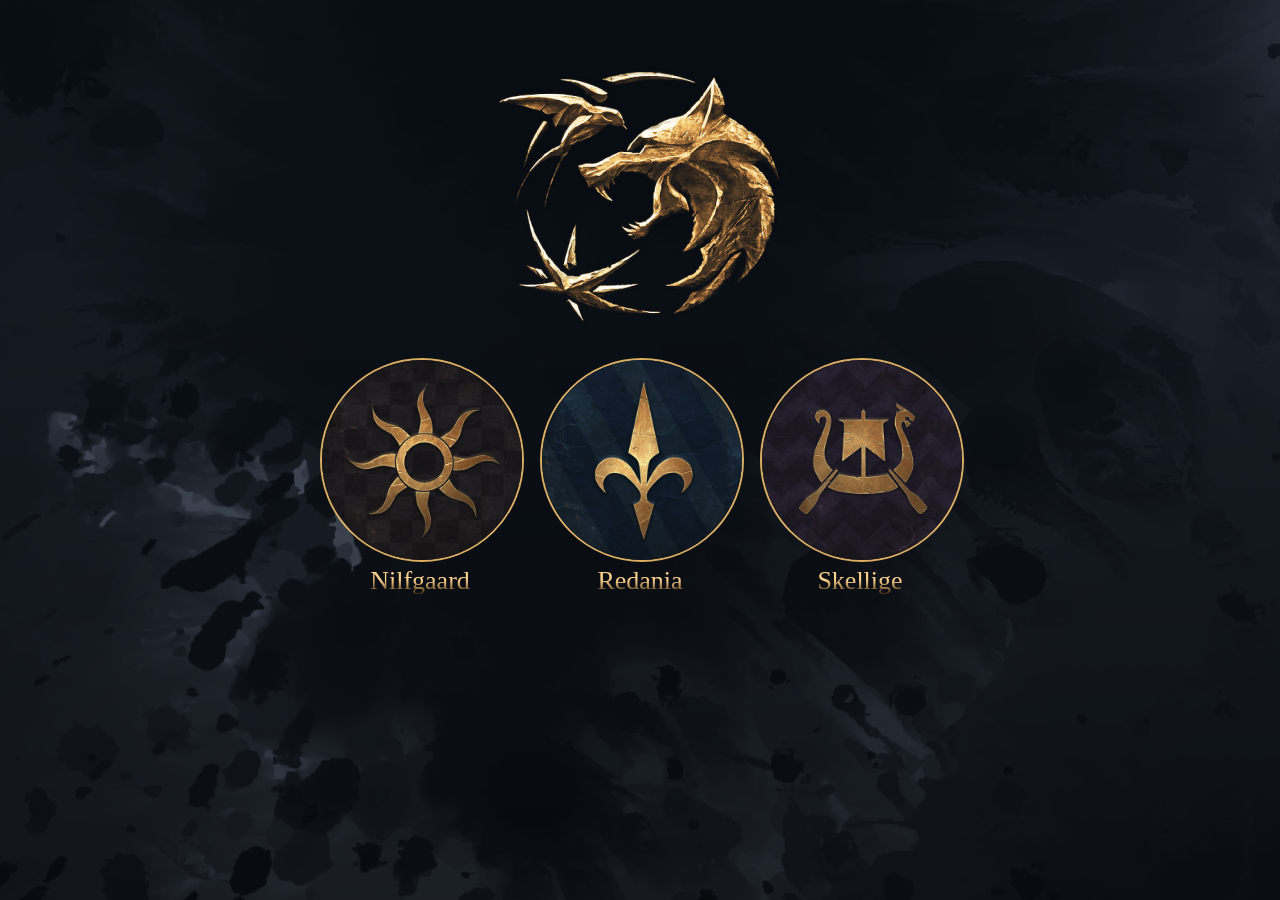
==== desktop1.html @ 1dc47798 "теперь кнопка "back" перед div карточки, новый css файл для адаптации" ====
<!DOCTYPE html>
<html lang="eng">
<head>
    <meta charset="UTF-8">
    <meta name="viewport" content="width=device-width, initial-scale=1.0">
    <title>Witcher's world</title>
    <link rel="stylesheet" href="style.css">
    <link rel="stylesheet" href="adaptive.css">
    <body>
        <div class="container">
            <div id = "rowMain" class="row">
                <button id="left-arrow" class="image-button">
                    <img src="buttons/arrow.svg" alt="Кнопка" class="button-arrow"/>
                </button>
                <div id="main-card">
                    <div id="main-pic">
                        <img id="mainPic" src="main/main-1024.png" alt="lala" class="main-image">
                    </div>
                </div>
                <button id="right-arrow" class="image-button">
                    <img src="buttons/arrow.svg" alt="Кнопка" class="button-arrow"/>
                </button>
                <button id="left-button" class="text-button">Back</button>
                <button id="right-button" class="image-button">
                    <img src="buttons/logoStart.png" alt="Кнопка" class="corner-image"/>
                </button>
            </div>
            <div id="forRod">
            </div>
            <div id="rowChilds" class="row">
                <div class="block">
                    <img id=1 src="images/nilfgaard.jpg" alt="ata" class="state-image">
                    <span class="text" class="label">Nilfgaard</span>
                </div>
                <div class="block">
                    <img id = 2 src="images/redania.jpg" alt="ata" class="state-image">
                    <span class="text" class="label">Redania</span>
                </div>
                <div class="block">
                    <img id = 3 src="images/skellige.jpg" alt="ata" class="state-image">
                    <span class="text" class="label">Skellige</span>
                </div>
            </div>
        </div>
        <script src="input.js"></script>
        <script src="main.js"></script>
    </body>
</html>
---- style.css ----
body {
    margin: 0;
    height: 100vh;
    background-image: url('bg/bg.png');
    background-size: cover;
    background-position: top;
}

.container {
    text-align: center;
}

.text
{
    background: none;
    border: none;
    background: linear-gradient(180deg, #FFD28D 47.92%, #352000 100%);
    color: transparent;
    background-clip: text;
    text-decoration: underline;
    cursor: pointer;
    font-family: 'Crimson Text', serif;
    font-size: 26px;
}

.text-button {
    background: none; /* Убираем фон */
    border: none; /* Убираем рамку */
    background: linear-gradient(180deg, #FFD28D 47.92%, #352000 100%);
    -webkit-background-clip: text; /* Для WebKit-браузеров */
    color: transparent; /* Делаем текст прозрачным */
    background-clip: text; /* Для остальных браузеров */
    text-decoration: underline; /* Подчеркивание текста */
    cursor: pointer; /* Указатель мыши */
    padding: 0; /* Убираем отступы */
    margin: 0; /* Убираем внешние отступы */
    font-family: 'Crimson Text', serif; /* Указываем шрифт */
    font-size: 26px;
}

.text-button:hover {
    color: darkblue; /* Меняем цвет при наведении */
}

.image-button {
    background: none;
    border: none;
    padding: 0;
    cursor: pointer;
    min-height: 30px;
}

.image-button img{
    display: block; /* Убираем отступы под изображением */
    width: auto; /* Можно задать ширину */
    height: auto; /* Можно задать высоту */
}

.image-button .corner-image {
    width: 100px;  /* Укажите нужный размер */
    height: auto;  /* Автоматическое изменение высоты */
}

.image-button .corner-image {
    width: 100px;  /* Укажите нужный размер */
    height: auto;  /* Автоматическое изменение высоты */
}

.image-button .button-arrow {
    width: 100%;
    height: auto;
}

/*Правая стрелочка*/
#right-arrow {
    transform: rotate(180deg);
}

#left-button 
{
    position: absolute;
    left: 7vw; /* Прилепить к правому краю */
    top: 88px; /* Прилепить к верхнему краю */
    background: none; /* Убираем фон */
    border: none; /* Убираем рамку */
    background: linear-gradient(180deg, #FFD28D 47.92%, #352000 100%);
    -webkit-background-clip: text; /* Для WebKit-браузеров */
    color: transparent; /* Делаем текст прозрачным */
    background-clip: text; /* Для остальных браузеров */
    text-decoration: underline; /* Подчеркивание текста */
    cursor: pointer; /* Указатель мыши */
    padding: 0; /* Убираем отступы */
    margin: 0; /* Убираем внешние отступы */
    font-family: 'Crimson Text', serif; /* Указываем шрифт */
    font-size: 26px;
}

#right-button 
{
    position: absolute;
    right: 7vw; /* Прилепить к правому краю */
    top: 88px; /* Прилепить к верхнему краю */
    width: 100px; /* Укажите нужный размер */
    height: auto; /* Автоматическое изменение высоты */
}

#main
{
    display: flex;         /* Используем flexbox */
    flex-direction: column; /* Располагаем элементы сверху вниз */
    align-items: center
}

.row {
    display: flex;
    justify-content: center;
    align-items: center
}

#rowChilds
{
    flex-wrap: wrap;
}

.block {
    flex: 0 0 auto; /* Не позволяет элементам сжиматься */
    width: 200px; /* Ширина элемента (можете изменить по вашим требованиям) */
    margin: 10px; /* Отступы между элементами */
}

.button {
    padding: 10px 20px; /* Отступы кнопки */
    font-size: 16px; /* Размер шрифта */
}

.label {
    display: block; /* Делаем надпись блочной */
    margin-top: 5px; /* Отступ сверху */
    font-size: 14px; /* Размер шрифта надписи */
    color: #555; /* Цвет надписи */
}

#main-card {
    display: flex;
    flex-direction: column;
}

#main-pic {
    position: relative;
    display: inline-block;
}

#main-text {
    font-size: '61px';
}

#description-text {
    font-size: 17px;
}

#icon 
{
    position: absolute;
    bottom: 20px;
    left: 35px;
    display: flex; /* Включаем flex-контейнер */
    justify-content: center; /* Центрируем по горизонтали */
    align-items: center; /* Центрируем по вертикали */
}

.main-image {
    max-width: 359px;
    height: auto;
    margin-top: 67px;
    margin-bottom: 20px;
}

#text-icon-number {
    position: absolute; /* Абсолютное позиционирование для центрирования */
    top: 50%; /* Положение по вертикали */
    left: 50%; /* Положение по горизонтали */
    transform: translate(-50%, -50%); /* Центрируем текст относительно его размера */
}

.state-image
{
    max-width: 100%;
    max-height: 100%;
    border-radius: 50%; /* Для округления картинки */
    overflow: hidden; /* Для обрезки содержимого, выходящего за рамки */
    border: 2px solid transparent; /* Ширина бордера, цвет - прозрачный */
    border-color: #DBAE64; /* Устанавливает цвет */
}
---- adaptive.css ----
@media (max-width: 380px) {
    .image-button .corner-image {
        width: 70px;
        height: auto;
    }
}

@media (max-width: 720px) {
    .button-main-image {
        width: 85%;
        height: auto;  /* Автоматическое изменение высоты */
    }
}

@media (max-width: 400px) {
    .button-main-image {
        width: 80%;  /* Укажите нужный размер */
        height: auto;  /* Автоматическое изменение высоты */
    }
}

@media (max-width: 720px) {
    #left-button
    {
        position: absolute;
        left: 6vw; /* Прилепить к правому краю */
        top: 75px; /* Прилепить к верхнему краю */
        background: none; /* Убираем фон */
        border: none; /* Убираем рамку */
        background: linear-gradient(180deg, #FFD28D 47.92%, #352000 100%);
        color: transparent; /* Делаем текст прозрачным */
        background-clip: text; /* Для остальных браузеров */
        text-decoration: underline; /* Подчеркивание текста */
        cursor: pointer; /* Указатель мыши */
        padding: 0; /* Убираем отступы */
        margin: 0; /* Убираем внешние отступы */
        font-family: 'Crimson Text', serif; /* Указываем шрифт */
        font-size: 25px;
    }
}

@media (max-width: 500px) {
    #left-button
    {
        position: absolute;
        left: 5vw; /* Прилепить к правому краю */
        top: 5vw; /* Прилепить к верхнему краю */
        background: none; /* Убираем фон */
        border: none; /* Убираем рамку */
        background: linear-gradient(180deg, #FFD28D 47.92%, #352000 100%);
        color: transparent; /* Делаем текст прозрачным */
        background-clip: text; /* Для остальных браузеров */
        text-decoration: underline; /* Подчеркивание текста */
        cursor: pointer; /* Указатель мыши */
        padding: 0; /* Убираем отступы */
        margin: 0; /* Убираем внешние отступы */
        font-family: 'Crimson Text', serif; /* Указываем шрифт */
        font-size: 20px;
    }
}

@media (max-width: 720px) {
    #right-button 
    {
    position: absolute;
    right: 6vw; /* Прилепить к правому краю */
    top: 6vw; /* Прилепить к верхнему краю */
    }
}

@media (max-width: 380px) {
    #right-button 
    {
        position: absolute;
        right: 5vw; /* Прилепить к правому краю */
        top: 5vw; /* Прилепить к верхнему краю */
    }
}

@media (max-width: 500px) {
    #main-text
    {
        font-size: '41px';
    }
}

@media (max-width: 500px) {
    .main-image
    {
        max-width: 85%;
        height: auto;
        margin-top: 86px;
        margin-bottom: 15px;
    }
}
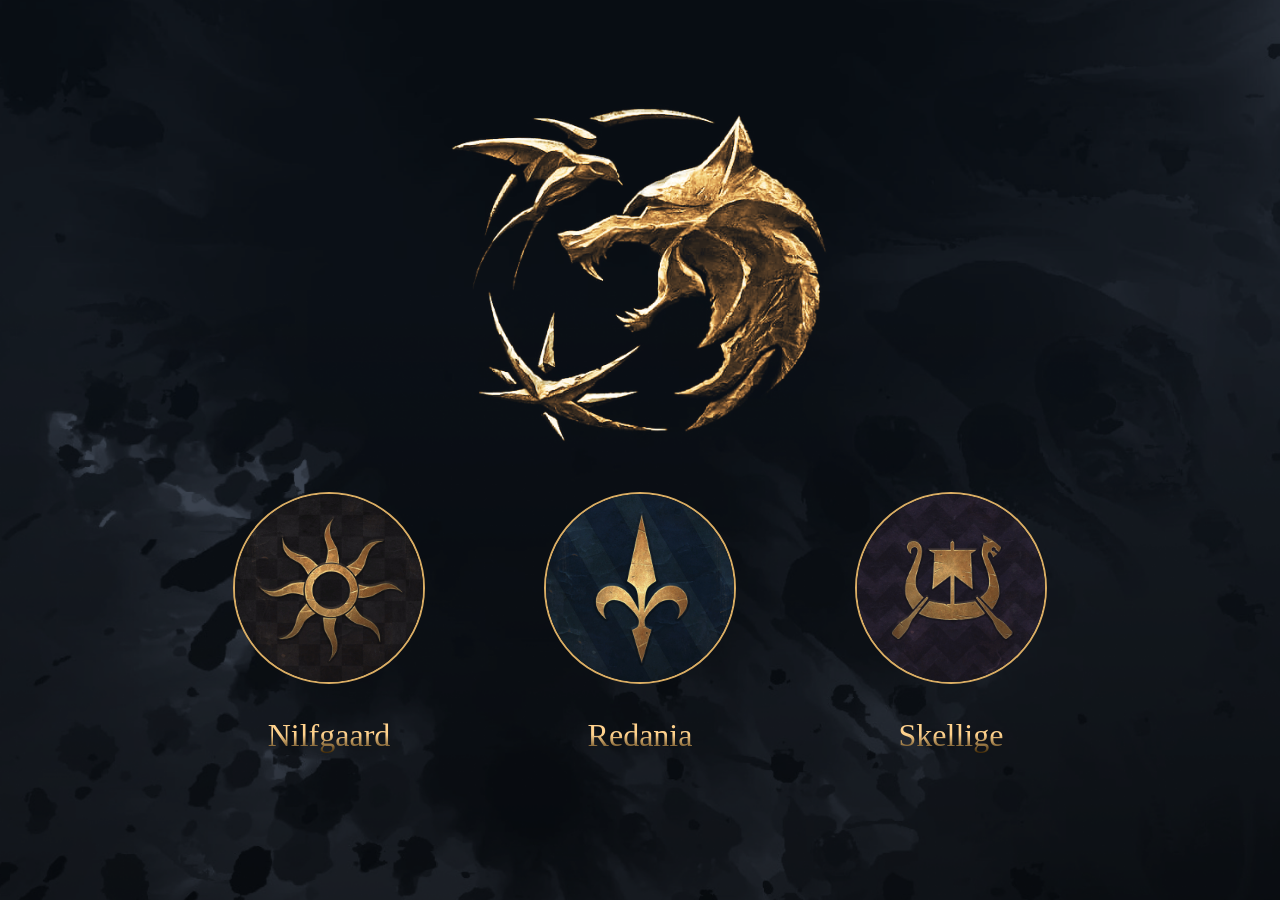
==== commit 7325cb32: "Попытка правильной адаптации" ====
--- a/desktop1.html
+++ b/desktop1.html
@@ -13,8 +13,8 @@
                     <img src="buttons/arrow.svg" alt="Кнопка" class="button-arrow"/>
                 </button>
                 <div id="main-card">
-                    <div id="main-pic">
-                        <img id="mainPic" src="main/main-1024.png" alt="lala" class="main-image">
+                    <div id="start-pic">
+                        <img id="main-pic" src="main/main-1024.svg" alt="lala" class="startMainPicture">
                     </div>
                 </div>
                 <button id="right-arrow" class="image-button">
@@ -27,18 +27,18 @@
             </div>
             <div id="forRod">
             </div>
-            <div id="rowChilds" class="row">
+            <div id="row-childs" class="row">
                 <div class="block">
                     <img id=1 src="images/nilfgaard.jpg" alt="ata" class="state-image">
-                    <span class="text" class="label">Nilfgaard</span>
+                    <span class="label-card" class="text">Nilfgaard</span>
                 </div>
                 <div class="block">
                     <img id = 2 src="images/redania.jpg" alt="ata" class="state-image">
-                    <span class="text" class="label">Redania</span>
+                    <span class="label-card" class="text">Redania</span>
                 </div>
                 <div class="block">
                     <img id = 3 src="images/skellige.jpg" alt="ata" class="state-image">
-                    <span class="text" class="label">Skellige</span>
+                    <span class="label-card" class="text">Skellige</span>
                 </div>
             </div>
         </div>
--- a/style.css
+++ b/style.css
@@ -57,8 +57,8 @@
 }
 
 .image-button .corner-image {
-    width: 100px;  /* Укажите нужный размер */
-    height: auto;  /* Автоматическое изменение высоты */
+    width: 100px; 
+    height: auto;
 }
 
 .image-button .corner-image {
@@ -98,16 +98,16 @@
 #right-button 
 {
     position: absolute;
-    right: 7vw; /* Прилепить к правому краю */
-    top: 88px; /* Прилепить к верхнему краю */
-    width: 100px; /* Укажите нужный размер */
-    height: auto; /* Автоматическое изменение высоты */
+    right: 7vw;
+    top: 88px;
+    width: 100px;
+    height: auto;
 }
 
 #main
 {
-    display: flex;         /* Используем flexbox */
-    flex-direction: column; /* Располагаем элементы сверху вниз */
+    display: flex;
+    flex-direction: column;
     align-items: center
 }
 
@@ -117,15 +117,16 @@
     align-items: center
 }
 
-#rowChilds
+#row-childs
 {
     flex-wrap: wrap;
+    margin-top: 43px;
+    gap: 111px;
 }
 
 .block {
-    flex: 0 0 auto; /* Не позволяет элементам сжиматься */
-    width: 200px; /* Ширина элемента (можете изменить по вашим требованиям) */
-    margin: 10px; /* Отступы между элементами */
+    flex: 0 0 auto;
+    width: 200px;
 }
 
 .button {
@@ -133,11 +134,17 @@
     font-size: 16px; /* Размер шрифта */
 }
 
-.label {
-    display: block; /* Делаем надпись блочной */
-    margin-top: 5px; /* Отступ сверху */
-    font-size: 14px; /* Размер шрифта надписи */
-    color: #555; /* Цвет надписи */
+.label-card {
+    border: none;
+    background: linear-gradient(180deg, #FFD28D 47.92%, #352000 100%);
+    color: transparent;
+    background-clip: text;
+    text-decoration: underline;
+    cursor: pointer;
+    font-family: 'Crimson Text', serif;
+    display: block;
+    margin-top: 29px;
+    font-size: 32px;
 }
 
 #main-card {
@@ -145,9 +152,24 @@
     flex-direction: column;
 }
 
-#main-pic {
+/*Стиль главной стартовой картинки*/
+.startMainPicture
+{
+    max-width: 380px;
+    max-height: 345px;
+    width: 100%;
+    margin-top: 102px;
+}
+
+/*Стиль главной картинки*/
+.notStartMainPicture {
     position: relative;
     display: inline-block;
+    max-width: 359px;
+    max-height: 359px;
+    border-radius : 50%;
+    border : 2px solid transparent;
+    border-color : #DBAE64;
 }
 
 #main-text {
@@ -168,13 +190,6 @@
     align-items: center; /* Центрируем по вертикали */
 }
 
-.main-image {
-    max-width: 359px;
-    height: auto;
-    margin-top: 67px;
-    margin-bottom: 20px;
-}
-
 #text-icon-number {
     position: absolute; /* Абсолютное позиционирование для центрирования */
     top: 50%; /* Положение по вертикали */
@@ -184,8 +199,8 @@
 
 .state-image
 {
-    max-width: 100%;
-    max-height: 100%;
+    width: 188px;
+    height: 188px;
     border-radius: 50%; /* Для округления картинки */
     overflow: hidden; /* Для обрезки содержимого, выходящего за рамки */
     border: 2px solid transparent; /* Ширина бордера, цвет - прозрачный */
--- a/adaptive.css
+++ b/adaptive.css
@@ -1,95 +1,27 @@
-@media (max-width: 380px) {
-    .image-button .corner-image {
-        width: 70px;
-        height: auto;
+@media (max-width: 1024px)
+{
+    .startMainPicture
+    {
+        max-width: 284px;
+        max-height: 257px;
+        top: 85px;
+    }
+    #row-childs
+    {
+        margin-top: 77;
+        gap: 44px;
     }
 }
-
-@media (max-width: 720px) {
-    .button-main-image {
-        width: 85%;
-        height: auto;  /* Автоматическое изменение высоты */
+@media (max-width: 768px)
+{
+    .startMainPicture
+    {
+        max-width: 444px;
+        max-height: 401px;
+        margin-top: 123px;
     }
-}
-
-@media (max-width: 400px) {
-    .button-main-image {
-        width: 80%;  /* Укажите нужный размер */
-        height: auto;  /* Автоматическое изменение высоты */
-    }
-}
-
-@media (max-width: 720px) {
-    #left-button
+    #row-childs
     {
-        position: absolute;
-        left: 6vw; /* Прилепить к правому краю */
-        top: 75px; /* Прилепить к верхнему краю */
-        background: none; /* Убираем фон */
-        border: none; /* Убираем рамку */
-        background: linear-gradient(180deg, #FFD28D 47.92%, #352000 100%);
-        color: transparent; /* Делаем текст прозрачным */
-        background-clip: text; /* Для остальных браузеров */
-        text-decoration: underline; /* Подчеркивание текста */
-        cursor: pointer; /* Указатель мыши */
-        padding: 0; /* Убираем отступы */
-        margin: 0; /* Убираем внешние отступы */
-        font-family: 'Crimson Text', serif; /* Указываем шрифт */
-        font-size: 25px;
-    }
-}
-
-@media (max-width: 500px) {
-    #left-button
-    {
-        position: absolute;
-        left: 5vw; /* Прилепить к правому краю */
-        top: 5vw; /* Прилепить к верхнему краю */
-        background: none; /* Убираем фон */
-        border: none; /* Убираем рамку */
-        background: linear-gradient(180deg, #FFD28D 47.92%, #352000 100%);
-        color: transparent; /* Делаем текст прозрачным */
-        background-clip: text; /* Для остальных браузеров */
-        text-decoration: underline; /* Подчеркивание текста */
-        cursor: pointer; /* Указатель мыши */
-        padding: 0; /* Убираем отступы */
-        margin: 0; /* Убираем внешние отступы */
-        font-family: 'Crimson Text', serif; /* Указываем шрифт */
-        font-size: 20px;
-    }
-}
-
-@media (max-width: 720px) {
-    #right-button 
-    {
-    position: absolute;
-    right: 6vw; /* Прилепить к правому краю */
-    top: 6vw; /* Прилепить к верхнему краю */
-    }
-}
-
-@media (max-width: 380px) {
-    #right-button 
-    {
-        position: absolute;
-        right: 5vw; /* Прилепить к правому краю */
-        top: 5vw; /* Прилепить к верхнему краю */
-    }
-}
-
-@media (max-width: 500px) {
-    #main-text
-    {
-        font-size: '41px';
-    }
-}
-
-@media (max-width: 500px) {
-    .main-image
-    {
-        max-width: 85%;
-        height: auto;
-        margin-top: 86px;
-        margin-bottom: 15px;
+        margin-top: 77;
     }
 }
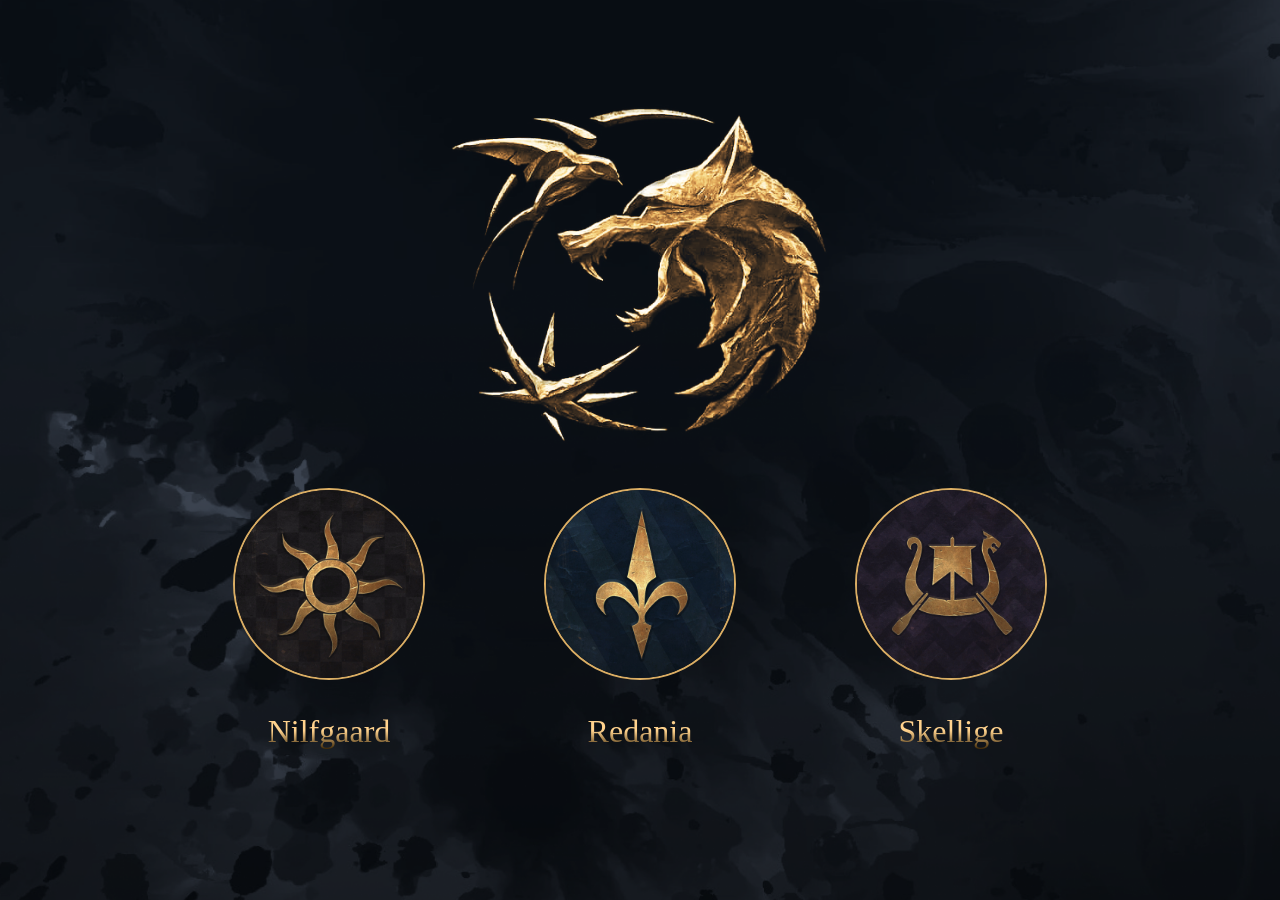
==== commit 9a207b63: "Добавление реагирование на наведение, попытка улучшения адаптивности" ====
--- a/desktop1.html
+++ b/desktop1.html
@@ -1,48 +1,51 @@
 <!DOCTYPE html>
 <html lang="eng">
+
 <head>
     <meta charset="UTF-8">
     <meta name="viewport" content="width=device-width, initial-scale=1.0">
     <title>Witcher's world</title>
     <link rel="stylesheet" href="style.css">
     <link rel="stylesheet" href="adaptive.css">
-    <body>
-        <div class="container">
-            <div id = "rowMain" class="row">
+
+<body>
+    <div class="container">
+        <div class='back-button-container'>
+            <button id="left-button" class="back-button">Back</button>
+            <div class="underline"></div>
+        </div>
+        <div id="main-card">
+            <div id="row-main" class="row">
                 <button id="left-arrow" class="image-button">
-                    <img src="buttons/arrow.svg" alt="Кнопка" class="button-arrow"/>
+                    <img src="buttons/arrow.svg" alt="Кнопка" class="button-arrow" />
                 </button>
-                <div id="main-card">
-                    <div id="start-pic">
-                        <img id="main-pic" src="main/main-1024.svg" alt="lala" class="startMainPicture">
-                    </div>
-                </div>
+                <img id="main-pic" src="main/main-1024.svg" alt="lala" class="startMainPicture">
                 <button id="right-arrow" class="image-button">
-                    <img src="buttons/arrow.svg" alt="Кнопка" class="button-arrow"/>
-                </button>
-                <button id="left-button" class="text-button">Back</button>
-                <button id="right-button" class="image-button">
-                    <img src="buttons/logoStart.png" alt="Кнопка" class="corner-image"/>
+                    <img src="buttons/arrow.svg" alt="Кнопка" class="button-arrow" />
                 </button>
             </div>
-            <div id="forRod">
-            </div>
-            <div id="row-childs" class="row">
-                <div class="block">
-                    <img id=1 src="images/nilfgaard.jpg" alt="ata" class="state-image">
-                    <span class="label-card" class="text">Nilfgaard</span>
-                </div>
-                <div class="block">
-                    <img id = 2 src="images/redania.jpg" alt="ata" class="state-image">
-                    <span class="label-card" class="text">Redania</span>
-                </div>
-                <div class="block">
-                    <img id = 3 src="images/skellige.jpg" alt="ata" class="state-image">
-                    <span class="label-card" class="text">Skellige</span>
-                </div>
-            </div>
         </div>
-        <script src="input.js"></script>
-        <script src="main.js"></script>
-    </body>
+        <button id="right-button" class="image-button">
+            <img src="buttons/logoStart.png" alt="Кнопка" class="corner-image" />
+        </button>
+    <div id="forRod"></div>
+    <div id="row-childs" class="row">
+        <div class="block">
+            <img id=1 src="images/nilfgaard.jpg" alt="ata" class="state-image">
+            <span class="label-card" class="text">Nilfgaard</span>
+        </div>
+        <div class="block">
+            <img id=2 src="images/redania.jpg" alt="ata" class="state-image">
+            <span class="label-card" class="text">Redania</span>
+        </div>
+        <div class="block">
+            <img id=3 src="images/skellige.jpg" alt="ata" class="state-image">
+            <span class="label-card" class="text">Skellige</span>
+        </div>
+    </div>
+    </div>
+    <script src="input.js"></script>
+    <script src="main.js"></script>
+</body>
+
 </html>
--- a/style.css
+++ b/style.css
@@ -23,92 +23,18 @@
     font-size: 26px;
 }
 
-.text-button {
-    background: none; /* Убираем фон */
-    border: none; /* Убираем рамку */
-    background: linear-gradient(180deg, #FFD28D 47.92%, #352000 100%);
-    -webkit-background-clip: text; /* Для WebKit-браузеров */
-    color: transparent; /* Делаем текст прозрачным */
-    background-clip: text; /* Для остальных браузеров */
-    text-decoration: underline; /* Подчеркивание текста */
-    cursor: pointer; /* Указатель мыши */
-    padding: 0; /* Убираем отступы */
-    margin: 0; /* Убираем внешние отступы */
-    font-family: 'Crimson Text', serif; /* Указываем шрифт */
-    font-size: 26px;
-}
-
-.text-button:hover {
-    color: darkblue; /* Меняем цвет при наведении */
-}
-
 .image-button {
     background: none;
     border: none;
     padding: 0;
     cursor: pointer;
-    min-height: 30px;
+    width: fit-content
 }
 
 .image-button img{
-    display: block; /* Убираем отступы под изображением */
-    width: auto; /* Можно задать ширину */
-    height: auto; /* Можно задать высоту */
-}
-
-.image-button .corner-image {
-    width: 100px; 
-    height: auto;
-}
-
-.image-button .corner-image {
-    width: 100px;  /* Укажите нужный размер */
-    height: auto;  /* Автоматическое изменение высоты */
-}
-
-.image-button .button-arrow {
-    width: 100%;
-    height: auto;
-}
-
-/*Правая стрелочка*/
-#right-arrow {
-    transform: rotate(180deg);
-}
-
-#left-button 
-{
-    position: absolute;
-    left: 7vw; /* Прилепить к правому краю */
-    top: 88px; /* Прилепить к верхнему краю */
-    background: none; /* Убираем фон */
-    border: none; /* Убираем рамку */
-    background: linear-gradient(180deg, #FFD28D 47.92%, #352000 100%);
-    -webkit-background-clip: text; /* Для WebKit-браузеров */
-    color: transparent; /* Делаем текст прозрачным */
-    background-clip: text; /* Для остальных браузеров */
-    text-decoration: underline; /* Подчеркивание текста */
-    cursor: pointer; /* Указатель мыши */
-    padding: 0; /* Убираем отступы */
-    margin: 0; /* Убираем внешние отступы */
-    font-family: 'Crimson Text', serif; /* Указываем шрифт */
-    font-size: 26px;
-}
-
-#right-button 
-{
-    position: absolute;
-    right: 7vw;
-    top: 88px;
-    width: 100px;
-    height: auto;
-}
-
-#main
-{
-    display: flex;
-    flex-direction: column;
-    align-items: center
+    display: block;
+    width: 100%;
+    height: 100%;
 }
 
 .row {
@@ -117,6 +43,12 @@
     align-items: center
 }
 
+#row-main{
+    display: flex;
+    align-items: center;
+    width: 100%;
+}
+
 #row-childs
 {
     flex-wrap: wrap;
@@ -130,8 +62,8 @@
 }
 
 .button {
-    padding: 10px 20px; /* Отступы кнопки */
-    font-size: 16px; /* Размер шрифта */
+    padding: 10px 20px;
+    font-size: 16px;
 }
 
 .label-card {
@@ -147,9 +79,95 @@
     font-size: 32px;
 }
 
+/*Див основной карточки*/
 #main-card {
     display: flex;
     flex-direction: column;
+    align-items: center
+}
+
+/*Контейнер для кнопки "Назад"*/
+.back-button-container {
+    position: absolute;
+    display: inline-block;
+    left: 7vw;
+    top: 88px;
+}
+
+/*Кнопка "Назад" слева сверху*/
+.back-button {
+    background: none;
+    border: none;
+    background: linear-gradient(180deg, #FFD28D 47.92%, #352000 100%);
+    -webkit-background-clip: text;
+    color: transparent;
+    background-clip: text;
+    text-decoration: underline;
+    cursor: pointer;
+    padding: 0;
+    margin: 0;
+    font-family: 'Crimson Text', serif;
+    font-size: 26px;
+}
+
+/*Полоска под кнопкой "Назад"*/
+.underline {
+    position: absolute;
+    left: 0;
+    bottom: -5px;
+    height: 5px;
+    width: 100%;
+    height: 1px;
+    background-color:#DBAE64;
+    z-index: 0;
+    opacity: 20%;
+}
+
+/* Показываем полоску при наведении */
+.back-button-container:hover .underline {
+    opacity: 100%;
+}
+
+/*Кнопка справа сверху*/
+#right-button 
+{
+    position: absolute;
+    right: 7vw;
+    top: 65px;
+}
+
+/*Картинка кнопки справа сверху*/
+#right-button img
+{
+    width: 88px;
+    height: 79px;
+}
+
+/*Стрелочки по бокам от главной карточки*/
+.image-button .button-arrow {
+    width: 46px;
+    height: 46px;
+    border: 1px solid rgba(219, 174, 100, 0.2);
+    border-radius: 50%;
+    background-color: transparent;
+}
+
+/*При наведении на стрелочки по бокам от главной карточки*/
+.image-button .button-arrow:hover {
+    border-color: rgba(219, 174, 100);
+}
+
+/*Левая стрелочка*/
+#left-arrow {
+    margin-left: 7vw;
+    margin-right: 10px;
+}
+
+/*Правая стрелочка*/
+#right-arrow {
+    transform: rotate(180deg);
+    margin-left: 10px;
+    margin-right: 7vw;
 }
 
 /*Стиль главной стартовой картинки*/
@@ -164,18 +182,22 @@
 /*Стиль главной картинки*/
 .notStartMainPicture {
     position: relative;
-    display: inline-block;
+    display: block;
     max-width: 359px;
     max-height: 359px;
+    width: 100%;
+    margin-top: 67px;
     border-radius : 50%;
     border : 2px solid transparent;
     border-color : #DBAE64;
 }
 
+/*Текст имени для главной карточки */
 #main-text {
-    font-size: '61px';
-}
-
+    font-size: 61px;
+}
+
+/*Описание главной карточки */
 #description-text {
     font-size: 17px;
 }
@@ -197,12 +219,29 @@
     transform: translate(-50%, -50%); /* Центрируем текст относительно его размера */
 }
 
+#rod
+{
+    margin-top: 5vw;
+}
+
+/*Картинка государства в мини карточках*/
 .state-image
 {
     width: 188px;
     height: 188px;
-    border-radius: 50%; /* Для округления картинки */
-    overflow: hidden; /* Для обрезки содержимого, выходящего за рамки */
-    border: 2px solid transparent; /* Ширина бордера, цвет - прозрачный */
-    border-color: #DBAE64; /* Устанавливает цвет */
-}
+    border-radius: 50%;
+    overflow: hidden;
+    border: 2px solid transparent;
+    border-color: #DBAE64;
+}
+
+/*Картинки персонажей в мини карточках*/
+.mini-card-image
+{
+    width: 166px;
+    height: auto;
+    border-radius: 50%;
+    overflow: hidden;
+    border: 2px solid transparent;
+    border-color: #DBAE64;
+}
--- a/adaptive.css
+++ b/adaptive.css
@@ -24,4 +24,12 @@
     {
         margin-top: 77;
     }
+}
+@media (max-width: 320px)
+{
+    #rod{
+        margin-top: 2vw;
+        width: 12px;
+        height: 57px;
+    }
 }
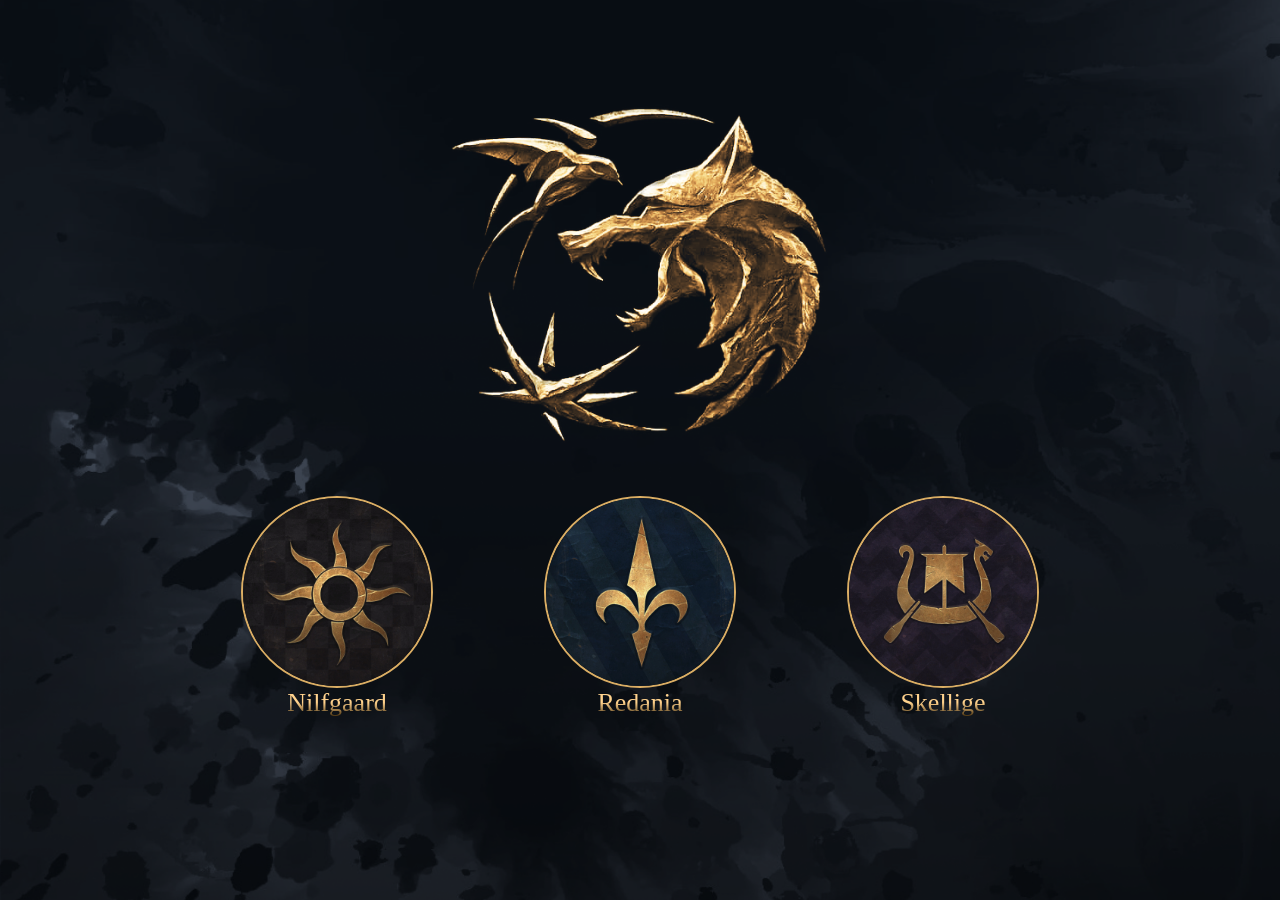
==== commit e27d3780: "Начинает приобретать нормальный вид" ====
--- a/desktop1.html
+++ b/desktop1.html
@@ -28,19 +28,21 @@
         <button id="right-button" class="image-button">
             <img src="buttons/logoStart.png" alt="Кнопка" class="corner-image" />
         </button>
-    <div id="forRod"></div>
+    <div id="forRod" style = 'display: flex; justify-content: center;'>
+        <div id="rod"></div>
+    </div>
     <div id="row-childs" class="row">
-        <div class="block">
+        <div class="card-block">
             <img id=1 src="images/nilfgaard.jpg" alt="ata" class="state-image">
-            <span class="label-card" class="text">Nilfgaard</span>
+            <span class="mini-card-name" class="text">Nilfgaard</span>
         </div>
-        <div class="block">
+        <div class="card-block">
             <img id=2 src="images/redania.jpg" alt="ata" class="state-image">
-            <span class="label-card" class="text">Redania</span>
+            <span class="mini-card-name" class="text">Redania</span>
         </div>
-        <div class="block">
+        <div class="card-block">
             <img id=3 src="images/skellige.jpg" alt="ata" class="state-image">
-            <span class="label-card" class="text">Skellige</span>
+            <span class="mini-card-name" class="text">Skellige</span>
         </div>
     </div>
     </div>
--- a/style.css
+++ b/style.css
@@ -10,19 +10,6 @@
     text-align: center;
 }
 
-.text
-{
-    background: none;
-    border: none;
-    background: linear-gradient(180deg, #FFD28D 47.92%, #352000 100%);
-    color: transparent;
-    background-clip: text;
-    text-decoration: underline;
-    cursor: pointer;
-    font-family: 'Crimson Text', serif;
-    font-size: 26px;
-}
-
 .image-button {
     background: none;
     border: none;
@@ -31,34 +18,10 @@
     width: fit-content
 }
 
-.image-button img{
-    display: block;
-    width: 100%;
-    height: 100%;
-}
-
 .row {
     display: flex;
     justify-content: center;
     align-items: center
-}
-
-#row-main{
-    display: flex;
-    align-items: center;
-    width: 100%;
-}
-
-#row-childs
-{
-    flex-wrap: wrap;
-    margin-top: 43px;
-    gap: 111px;
-}
-
-.block {
-    flex: 0 0 auto;
-    width: 200px;
 }
 
 .button {
@@ -66,24 +29,14 @@
     font-size: 16px;
 }
 
-.label-card {
-    border: none;
-    background: linear-gradient(180deg, #FFD28D 47.92%, #352000 100%);
-    color: transparent;
-    background-clip: text;
-    text-decoration: underline;
-    cursor: pointer;
-    font-family: 'Crimson Text', serif;
-    display: block;
-    margin-top: 29px;
-    font-size: 32px;
-}
-
-/*Див основной карточки*/
-#main-card {
-    display: flex;
-    flex-direction: column;
-    align-items: center
+.text
+{
+    border: none;
+    background: linear-gradient(180deg, #FFD28D 47.92%, #352000 100%);
+    color: transparent;
+    background-clip: text;
+    text-decoration: underline;
+    font-family: 'Crimson Text', serif;
 }
 
 /*Контейнер для кнопки "Назад"*/
@@ -141,6 +94,13 @@
 {
     width: 88px;
     height: 79px;
+}
+
+/*Контейнер хранящий карточку вместе со стрелочками и подпись к главной карточке*/
+#main-card {
+    display: flex;
+    flex-direction: column;
+    align-items: center
 }
 
 /*Стрелочки по бокам от главной карточки*/
@@ -157,10 +117,18 @@
     border-color: rgba(219, 174, 100);
 }
 
+/*Контейнер для основной карточки вместе со стрелочками*/
+#row-main{
+    display: flex;
+    align-items: center;
+    width: 100%;
+}
+
 /*Левая стрелочка*/
 #left-arrow {
     margin-left: 7vw;
     margin-right: 10px;
+    margin-top:67px;
 }
 
 /*Правая стрелочка*/
@@ -168,9 +136,10 @@
     transform: rotate(180deg);
     margin-left: 10px;
     margin-right: 7vw;
-}
-
-/*Стиль главной стартовой картинки*/
+    margin-top: 67px;
+}
+
+/*Клас главной стартовой картинки*/
 .startMainPicture
 {
     max-width: 380px;
@@ -179,7 +148,7 @@
     margin-top: 102px;
 }
 
-/*Стиль главной картинки*/
+/*Клас главной картинки*/
 .notStartMainPicture {
     position: relative;
     display: block;
@@ -192,7 +161,7 @@
     border-color : #DBAE64;
 }
 
-/*Текст имени для главной карточки */
+/*Имя главной карточки */
 #main-text {
     font-size: 61px;
 }
@@ -207,21 +176,41 @@
     position: absolute;
     bottom: 20px;
     left: 35px;
-    display: flex; /* Включаем flex-контейнер */
-    justify-content: center; /* Центрируем по горизонтали */
-    align-items: center; /* Центрируем по вертикали */
+    display: flex;
+    justify-content: center;
+    align-items: center;
 }
 
 #text-icon-number {
-    position: absolute; /* Абсолютное позиционирование для центрирования */
-    top: 50%; /* Положение по вертикали */
-    left: 50%; /* Положение по горизонтали */
-    transform: translate(-50%, -50%); /* Центрируем текст относительно его размера */
-}
-
+    position: absolute;
+    top: 50%;
+    left: 50%;
+    transform: translate(-50%, -50%);
+}
+
+/*Жезл между родителем и его детьми*/
 #rod
 {
-    margin-top: 5vw;
+    display: none; 
+    background-image: url('main/rod-big.png');
+    width: 13px;
+    height: 130px;
+    margin-top: 3vw;
+}
+
+/*Контейнер для мини карточек снизу*/
+#row-childs
+{
+    flex-wrap: wrap;
+    margin-top: 4vw;
+    gap: 111px;
+}
+
+/*Контейнер одной мини карточки*/
+.card-block {
+    display: flex;
+    flex-direction: column;
+    align-items: center;
 }
 
 /*Картинка государства в мини карточках*/
@@ -244,4 +233,28 @@
     overflow: hidden;
     border: 2px solid transparent;
     border-color: #DBAE64;
+}
+
+/*Имя мини карточки*/
+.mini-card-name
+{
+    background: none;
+    border: none;
+    background: linear-gradient(180deg, #FFD28D 47.92%, #352000 100%);
+    color: transparent;
+    background-clip: text;
+    text-decoration: underline;
+    font-family: 'Crimson Text', serif;
+    font-size: 26px;
+}
+
+/*Описание мини карточки*/
+.mini-card-description
+{
+    border: none;
+    background: linear-gradient(180deg, #FFD28D 47.92%, #352000 100%);
+    color: transparent;
+    background-clip: text;
+    text-decoration: underline;
+    font-family: 'Crimson Text', serif;
 }
--- a/adaptive.css
+++ b/adaptive.css
@@ -1,5 +1,9 @@
 @media (max-width: 1024px)
 {
+    body
+    {
+        background-size: initial;
+    }
     .startMainPicture
     {
         max-width: 284px;
@@ -12,6 +16,7 @@
         gap: 44px;
     }
 }
+
 @media (max-width: 768px)
 {
     .startMainPicture
@@ -22,14 +27,71 @@
     }
     #row-childs
     {
-        margin-top: 77;
+        margin-top: 2vw;
     }
 }
+
 @media (max-width: 320px)
 {
-    #rod{
+    .back-button-container {
+        top: 36px;
+    }
+    .back-button 
+    {
+        font-size: 17px;
+    }
+    #right-button
+    {
+        top: 29px;
+    }
+    #right-button img
+    {
+        width: 40px;
+        height: 36px;
+    }
+    .startMainPicture
+    {
+        max-width: 202px;
+        max-height: 181px;
+        margin-top: 60px;
+    }
+    .notStartMainPicture
+    {
+        max-width: 168px;
+        max-height: 168px;
+        margin-top: 86px;
+    }
+    /*Стрелочки по бокам от главной карточки*/
+    .image-button .button-arrow {
+        width: 36px;
+        height: 36px;
+    }
+    #main-text {
+        font-size: 41px;
+    }
+    #row-childs
+    {
         margin-top: 2vw;
-        width: 12px;
-        height: 57px;
+        gap: 5px;
+    }
+    .state-image
+    {
+        max-width: 120px;
+        max-height: 120px;
+    }
+    .label-card
+    {
+        font-size: 19;
+    }
+    #rod
+    {
+        background-image: url('main/rod-mini.svg');
+        height: 55px;
+        margin-top: 2vw;
+    }
+    .mini-card-image 
+    {
+        max-width: 120px;
+        max-height: 120px;
     }
 }
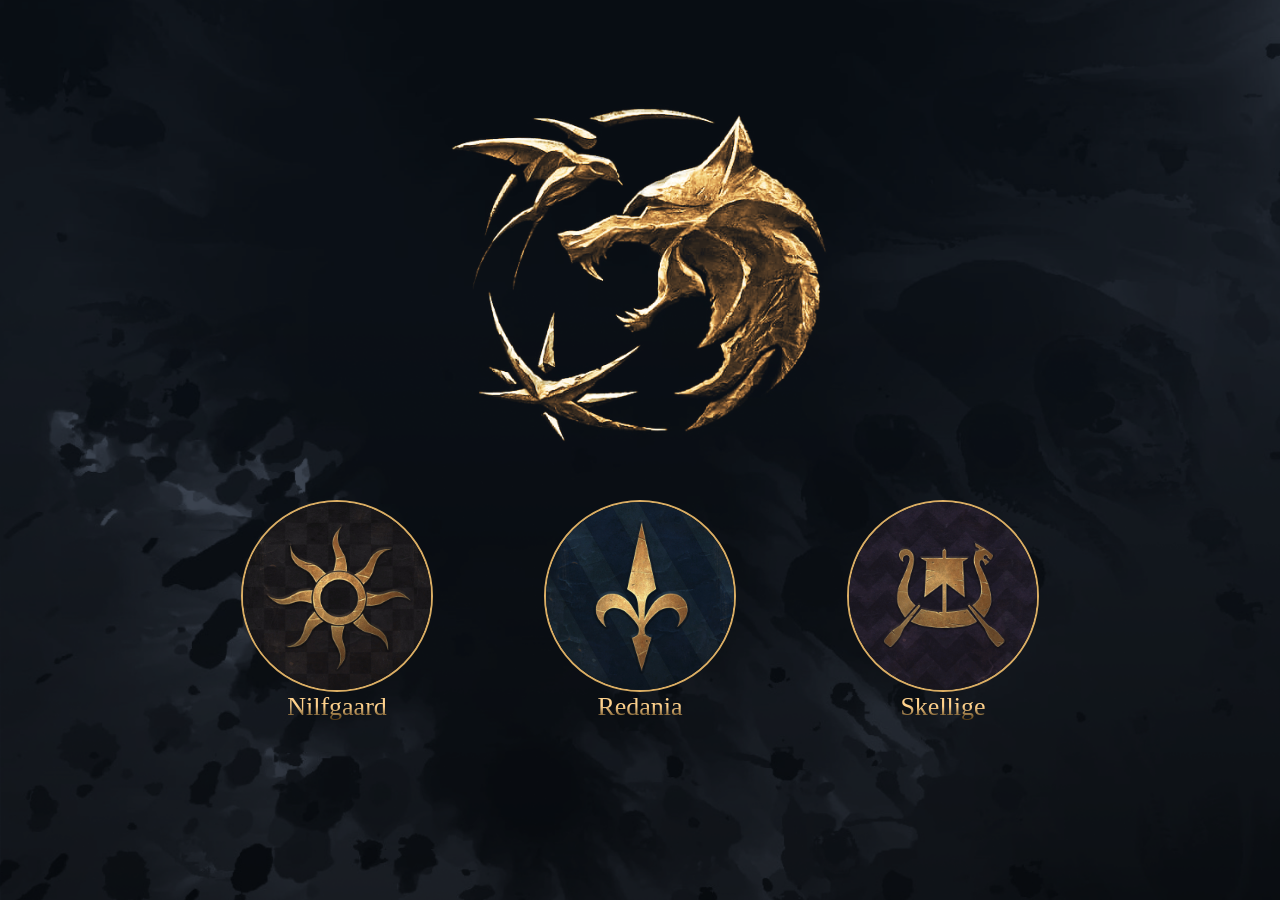
==== commit 618c9e09: "Проблема с иконками" ====
--- a/desktop1.html
+++ b/desktop1.html
@@ -19,7 +19,9 @@
                 <button id="left-arrow" class="image-button">
                     <img src="buttons/arrow.svg" alt="Кнопка" class="button-arrow" />
                 </button>
-                <img id="main-pic" src="main/main-1024.svg" alt="lala" class="startMainPicture">
+                <div id = 'main-pic-div'>
+                    <img id="main-pic" src="main/main-1024.svg" alt="lala" class="startMainPicture">
+                </div>
                 <button id="right-arrow" class="image-button">
                     <img src="buttons/arrow.svg" alt="Кнопка" class="button-arrow" />
                 </button>
--- a/style.css
+++ b/style.css
@@ -171,17 +171,18 @@
     font-size: 17px;
 }
 
-#icon 
-{
-    position: absolute;
-    bottom: 20px;
-    left: 35px;
+/*Иконка-сколько-детей у главной карточки*/
+.icon 
+{
+    position: absolute;
     display: flex;
     justify-content: center;
     align-items: center;
-}
-
-#text-icon-number {
+    transform: translate(-0%, -100%);
+}
+
+/*Текст числа детей*/
+.text-icon-number {
     position: absolute;
     top: 50%;
     left: 50%;
--- a/adaptive.css
+++ b/adaptive.css
@@ -28,6 +28,26 @@
     #row-childs
     {
         margin-top: 2vw;
+    }
+}
+
+@media (max-width: 530px)
+{
+    .back-button-container {
+        top: 7vw;
+    }
+    #right-button
+    {
+        top: 7vw;
+    }
+    .startMainPicture
+    {
+        width: 82vw;
+        height: auto;
+    }
+    .notStartMainPicture
+    {
+        width: 67vw;
     }
 }
 
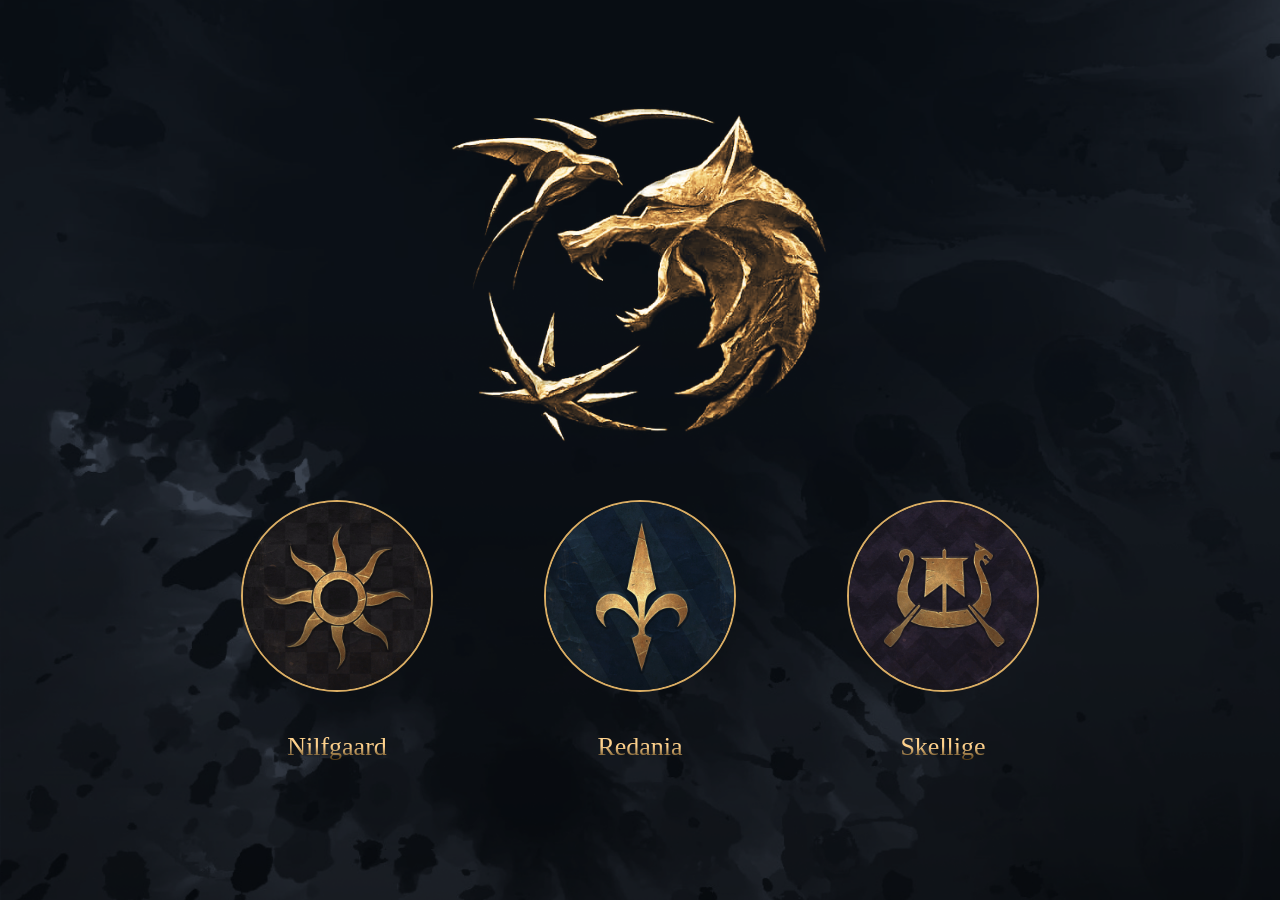
==== commit 00698932: "Добавление иконки и улучшение стиля" ====
--- a/desktop1.html
+++ b/desktop1.html
@@ -7,7 +7,7 @@
     <title>Witcher's world</title>
     <link rel="stylesheet" href="style.css">
     <link rel="stylesheet" href="adaptive.css">
-
+    <link rel="icon" href="main/main-1024.png" type="image/x-icon">
 <body>
     <div class="container">
         <div class='back-button-container'>
--- a/style.css
+++ b/style.css
@@ -1,7 +1,10 @@
 body {
     margin: 0;
+    width: 100vw;
     height: 100vh;
-    background-image: url('bg/bg.png');
+    background-color: rgb(12, 12, 12);
+    background-image: url('bg/bg-1440.png');
+    background-repeat: no-repeat;
     background-size: cover;
     background-position: top;
 }
@@ -139,6 +142,12 @@
     margin-top: 67px;
 }
 
+/*Контейнер для хранения картинки вместе с эконкой*/
+#main-pic-div
+{
+    position: relative;
+}
+
 /*Клас главной стартовой картинки*/
 .startMainPicture
 {
@@ -161,6 +170,24 @@
     border-color : #DBAE64;
 }
 
+/*Контейнер с иконкой-сколько-детей*/
+.icon 
+{
+    position: absolute;
+    display: flex;
+    justify-content: center;
+    align-items: center;
+    top: 65%;
+    left: 0%;
+}
+
+/*Контейнер с иконкой для главной карточки*/
+#main-icon-div
+{
+    top: 85%;
+    left: 12%;
+}
+
 /*Имя главной карточки */
 #main-text {
     font-size: 61px;
@@ -171,15 +198,7 @@
     font-size: 17px;
 }
 
-/*Иконка-сколько-детей у главной карточки*/
-.icon 
-{
-    position: absolute;
-    display: flex;
-    justify-content: center;
-    align-items: center;
-    transform: translate(-0%, -100%);
-}
+
 
 /*Текст числа детей*/
 .text-icon-number {
@@ -239,7 +258,6 @@
 /*Имя мини карточки*/
 .mini-card-name
 {
-    background: none;
     border: none;
     background: linear-gradient(180deg, #FFD28D 47.92%, #352000 100%);
     color: transparent;
@@ -247,6 +265,7 @@
     text-decoration: underline;
     font-family: 'Crimson Text', serif;
     font-size: 26px;
+    margin-top: 40px;
 }
 
 /*Описание мини карточки*/
--- a/adaptive.css
+++ b/adaptive.css
@@ -2,7 +2,7 @@
 {
     body
     {
-        background-size: initial;
+        background-image: url('bg/bg-1024.png');
     }
     .startMainPicture
     {
@@ -19,6 +19,10 @@
 
 @media (max-width: 768px)
 {
+    body
+    {
+        background-image: url('bg/bg-768.png');
+    }
     .startMainPicture
     {
         max-width: 444px;
@@ -33,6 +37,10 @@
 
 @media (max-width: 530px)
 {
+    body
+    {
+        background-image: url('bg/bg-320.png');
+    }
     .back-button-container {
         top: 7vw;
     }
@@ -42,17 +50,21 @@
     }
     .startMainPicture
     {
-        width: 82vw;
+        width: 80vw;
         height: auto;
     }
     .notStartMainPicture
     {
-        width: 67vw;
+        width: 66vw;
     }
 }
 
 @media (max-width: 320px)
 {
+    .body
+    {
+        background-size: 320px auto;
+    }
     .back-button-container {
         top: 36px;
     }
@@ -89,15 +101,16 @@
     #main-text {
         font-size: 41px;
     }
-    #row-childs
-    {
-        margin-top: 2vw;
-        gap: 5px;
-    }
     .state-image
     {
         max-width: 120px;
         max-height: 120px;
+    }
+    /*картинка иконки*/
+    .icon-number 
+    {
+        width: 30px;
+        height: 33px;
     }
     .label-card
     {
@@ -107,11 +120,20 @@
     {
         background-image: url('main/rod-mini.svg');
         height: 55px;
-        margin-top: 2vw;
+        margin-top: 5vw;
+    }
+    #row-childs
+    {
+        margin-top: 5vw;
+        gap: 5px;
     }
     .mini-card-image 
     {
         max-width: 120px;
         max-height: 120px;
     }
+    .mini-card-name
+    {
+        margin-top: 23px;
+    }
 }
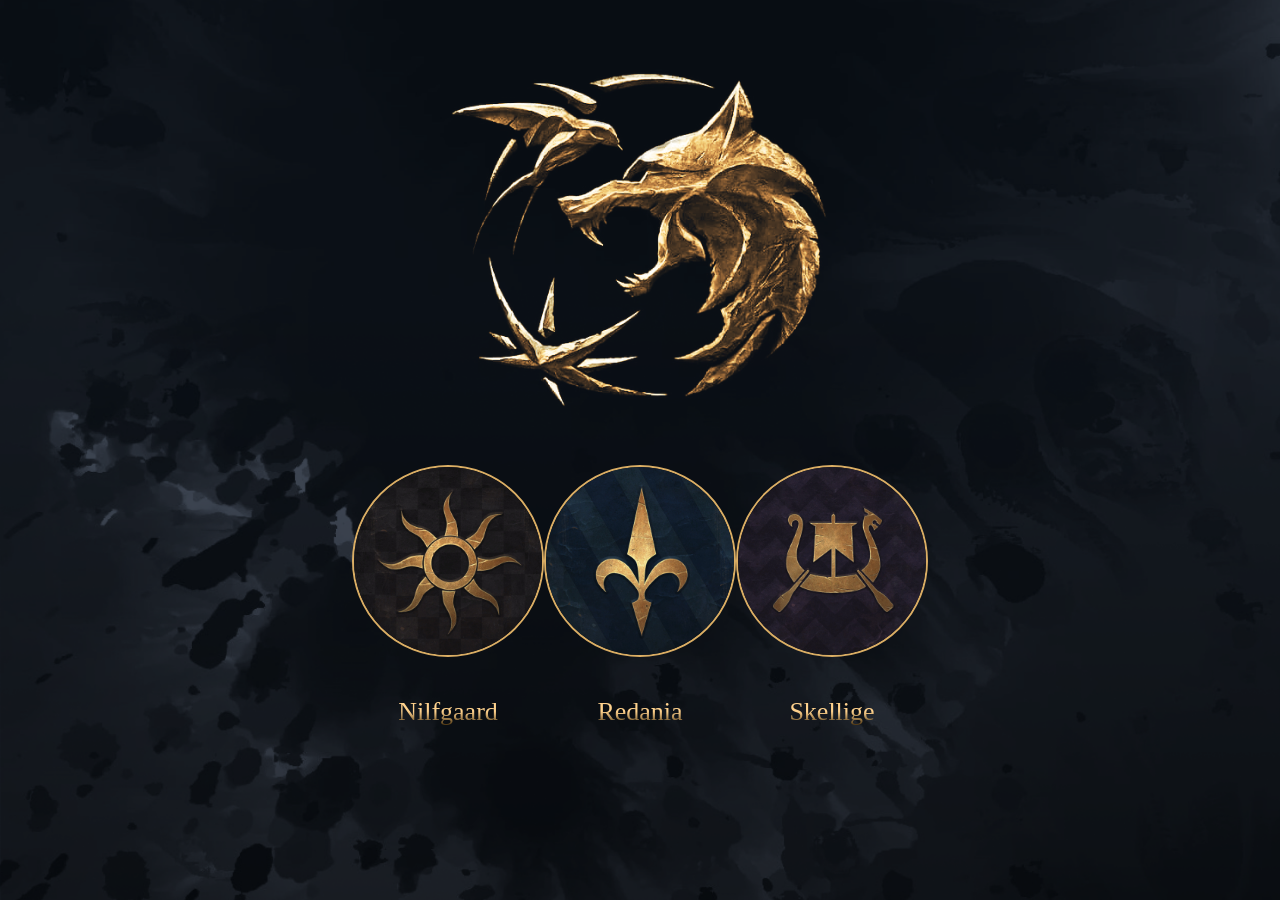
==== commit 76bbd20a: "Исправлена ошибка отсутсвия стрелок у государств, попытка применить БЭМ" ====
--- a/desktop1.html
+++ b/desktop1.html
@@ -15,7 +15,7 @@
             <div class="underline"></div>
         </div>
         <div id="main-card">
-            <div id="row-main" class="row">
+            <div class="row main-row">
                 <button id="left-arrow" class="image-button">
                     <img src="buttons/arrow.svg" alt="Кнопка" class="button-arrow" />
                 </button>
@@ -33,17 +33,17 @@
     <div id="forRod" style = 'display: flex; justify-content: center;'>
         <div id="rod"></div>
     </div>
-    <div id="row-childs" class="row">
-        <div class="card-block">
-            <img id=1 src="images/nilfgaard.jpg" alt="ata" class="state-image">
+    <div id="row-childs" class="row childs-row">
+        <div class="mini-card">
+            <img id=1 src="images/nilfgaard.jpg" alt="Nilfgaard" class="mini-card-image mini-card-image--state">
             <span class="mini-card-name" class="text">Nilfgaard</span>
         </div>
-        <div class="card-block">
-            <img id=2 src="images/redania.jpg" alt="ata" class="state-image">
+        <div class="mini-card">
+            <img id=2 src="images/redania.jpg" alt="Redania" class="mini-card-image mini-card-image--state">
             <span class="mini-card-name" class="text">Redania</span>
         </div>
-        <div class="card-block">
-            <img id=3 src="images/skellige.jpg" alt="ata" class="state-image">
+        <div class="mini-card">
+            <img id=3 src="images/skellige.jpg" alt="Skellige" class="mini-card-image mini-card-image--state">
             <span class="mini-card-name" class="text">Skellige</span>
         </div>
     </div>
--- a/style.css
+++ b/style.css
@@ -32,8 +32,7 @@
     font-size: 16px;
 }
 
-.text
-{
+.text {
     border: none;
     background: linear-gradient(180deg, #FFD28D 47.92%, #352000 100%);
     color: transparent;
@@ -74,7 +73,7 @@
     height: 5px;
     width: 100%;
     height: 1px;
-    background-color:#DBAE64;
+    background-color: #DBAE64;
     z-index: 0;
     opacity: 20%;
 }
@@ -85,16 +84,14 @@
 }
 
 /*Кнопка справа сверху*/
-#right-button 
-{
+#right-button {
     position: absolute;
     right: 7vw;
     top: 65px;
 }
 
 /*Картинка кнопки справа сверху*/
-#right-button img
-{
+#right-button img {
     width: 88px;
     height: 79px;
 }
@@ -121,17 +118,18 @@
 }
 
 /*Контейнер для основной карточки вместе со стрелочками*/
-#row-main{
+.main-row {
     display: flex;
     align-items: center;
     width: 100%;
+    margin-top: 67px;
 }
 
 /*Левая стрелочка*/
 #left-arrow {
     margin-left: 7vw;
     margin-right: 10px;
-    margin-top:67px;
+
 }
 
 /*Правая стрелочка*/
@@ -139,22 +137,18 @@
     transform: rotate(180deg);
     margin-left: 10px;
     margin-right: 7vw;
-    margin-top: 67px;
-}
-
-/*Контейнер для хранения картинки вместе с эконкой*/
-#main-pic-div
-{
+}
+
+/*Контейнер для хранения картинки вместе с иконкой*/
+#main-pic-div {
     position: relative;
 }
 
 /*Клас главной стартовой картинки*/
-.startMainPicture
-{
+.startMainPicture {
     max-width: 380px;
     max-height: 345px;
     width: 100%;
-    margin-top: 102px;
 }
 
 /*Клас главной картинки*/
@@ -164,15 +158,13 @@
     max-width: 359px;
     max-height: 359px;
     width: 100%;
-    margin-top: 67px;
-    border-radius : 50%;
-    border : 2px solid transparent;
-    border-color : #DBAE64;
+    border-radius: 50%;
+    border: 2px solid transparent;
+    border-color: #DBAE64;
 }
 
 /*Контейнер с иконкой-сколько-детей*/
-.icon 
-{
+.icon {
     position: absolute;
     display: flex;
     justify-content: center;
@@ -182,8 +174,7 @@
 }
 
 /*Контейнер с иконкой для главной карточки*/
-#main-icon-div
-{
+#main-icon-div {
     top: 85%;
     left: 12%;
 }
@@ -198,8 +189,6 @@
     font-size: 17px;
 }
 
-
-
 /*Текст числа детей*/
 .text-icon-number {
     position: absolute;
@@ -209,9 +198,8 @@
 }
 
 /*Жезл между родителем и его детьми*/
-#rod
-{
-    display: none; 
+#rod {
+    display: none;
     background-image: url('main/rod-big.png');
     width: 13px;
     height: 130px;
@@ -219,34 +207,30 @@
 }
 
 /*Контейнер для мини карточек снизу*/
-#row-childs
-{
+.childs-row {
     flex-wrap: wrap;
     margin-top: 4vw;
-    gap: 111px;
+}
+
+/*Контейнер для мини карточек снизу при старте*/
+.childs-row--start {
+    gap: 10vw;
+}
+
+/*Контейнер для мини карточек снизу не при старте*/
+.childs-row--not-start {
+    gap: 5vw;
 }
 
 /*Контейнер одной мини карточки*/
-.card-block {
+.mini-card {
     display: flex;
     flex-direction: column;
     align-items: center;
 }
 
-/*Картинка государства в мини карточках*/
-.state-image
-{
-    width: 188px;
-    height: 188px;
-    border-radius: 50%;
-    overflow: hidden;
-    border: 2px solid transparent;
-    border-color: #DBAE64;
-}
-
 /*Картинки персонажей в мини карточках*/
-.mini-card-image
-{
+.mini-card-image {
     width: 166px;
     height: auto;
     border-radius: 50%;
@@ -255,9 +239,14 @@
     border-color: #DBAE64;
 }
 
+/*Картинка государства в мини карточках*/
+.mini-card-image--state {
+    width: 188px;
+    height: 188px;
+}
+
 /*Имя мини карточки*/
-.mini-card-name
-{
+.mini-card-name {
     border: none;
     background: linear-gradient(180deg, #FFD28D 47.92%, #352000 100%);
     color: transparent;
@@ -269,8 +258,7 @@
 }
 
 /*Описание мини карточки*/
-.mini-card-description
-{
+.mini-card-description {
     border: none;
     background: linear-gradient(180deg, #FFD28D 47.92%, #352000 100%);
     color: transparent;
--- a/adaptive.css
+++ b/adaptive.css
@@ -1,139 +1,133 @@
-@media (max-width: 1024px)
-{
-    body
-    {
+@media (max-width: 1024px) {
+    body {
         background-image: url('bg/bg-1024.png');
     }
-    .startMainPicture
-    {
+
+    .startMainPicture {
         max-width: 284px;
         max-height: 257px;
         top: 85px;
     }
-    #row-childs
-    {
+
+    #row-childs {
         margin-top: 77;
         gap: 44px;
     }
 }
 
-@media (max-width: 768px)
-{
-    body
-    {
+@media (max-width: 768px) {
+    body {
         background-image: url('bg/bg-768.png');
     }
-    .startMainPicture
-    {
+
+    .startMainPicture {
         max-width: 444px;
         max-height: 401px;
         margin-top: 123px;
     }
-    #row-childs
-    {
+
+    #row-childs {
         margin-top: 2vw;
     }
 }
 
-@media (max-width: 530px)
-{
-    body
-    {
+@media (max-width: 530px) {
+    body {
         background-image: url('bg/bg-320.png');
     }
+
     .back-button-container {
         top: 7vw;
     }
-    #right-button
-    {
+
+    #right-button {
         top: 7vw;
     }
-    .startMainPicture
-    {
+
+    .startMainPicture {
         width: 80vw;
         height: auto;
     }
-    .notStartMainPicture
-    {
+
+    .notStartMainPicture {
         width: 66vw;
     }
 }
 
-@media (max-width: 320px)
-{
-    .body
-    {
+@media (max-width: 320px) {
+    .body {
         background-size: 320px auto;
     }
+
     .back-button-container {
         top: 36px;
     }
-    .back-button 
-    {
+
+    .back-button {
         font-size: 17px;
     }
-    #right-button
-    {
+
+    #right-button {
         top: 29px;
     }
-    #right-button img
-    {
+
+    #right-button img {
         width: 40px;
         height: 36px;
     }
-    .startMainPicture
-    {
+
+    .startMainPicture {
         max-width: 202px;
         max-height: 181px;
-        margin-top: 60px;
     }
-    .notStartMainPicture
-    {
+
+    .notStartMainPicture {
         max-width: 168px;
         max-height: 168px;
-        margin-top: 86px;
     }
+
     /*Стрелочки по бокам от главной карточки*/
     .image-button .button-arrow {
         width: 36px;
         height: 36px;
     }
+
     #main-text {
         font-size: 41px;
     }
-    .state-image
-    {
+
+    .state-image {
         max-width: 120px;
         max-height: 120px;
     }
+
     /*картинка иконки*/
-    .icon-number 
-    {
+    .icon-number {
         width: 30px;
         height: 33px;
     }
-    .label-card
-    {
+
+    .label-card {
         font-size: 19;
     }
-    #rod
-    {
+
+    #rod {
         background-image: url('main/rod-mini.svg');
         height: 55px;
         margin-top: 5vw;
     }
-    #row-childs
-    {
+
+    #row-childs {
         margin-top: 5vw;
         gap: 5px;
     }
-    .mini-card-image 
-    {
+
+    .mini-card-image {
         max-width: 120px;
         max-height: 120px;
     }
-    .mini-card-name
-    {
+
+    .mini-card-name {
         margin-top: 23px;
     }
 }
